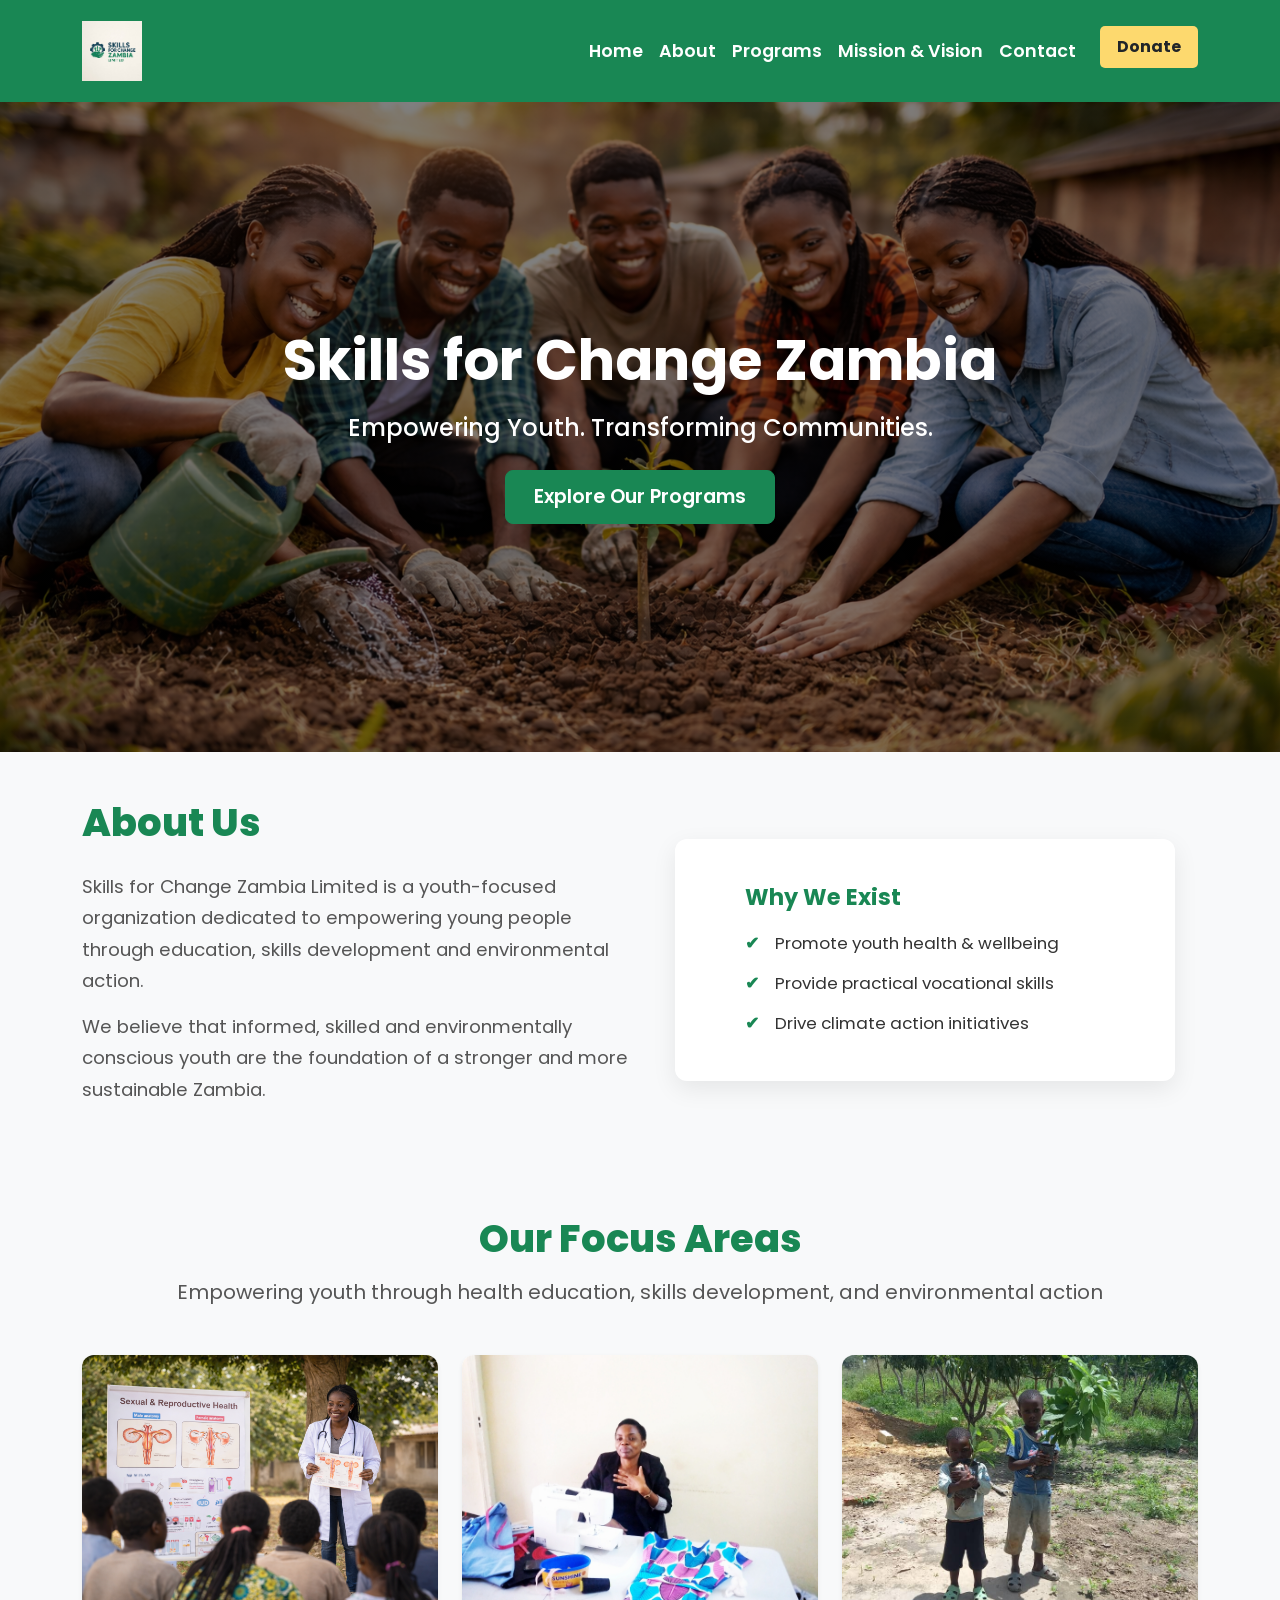
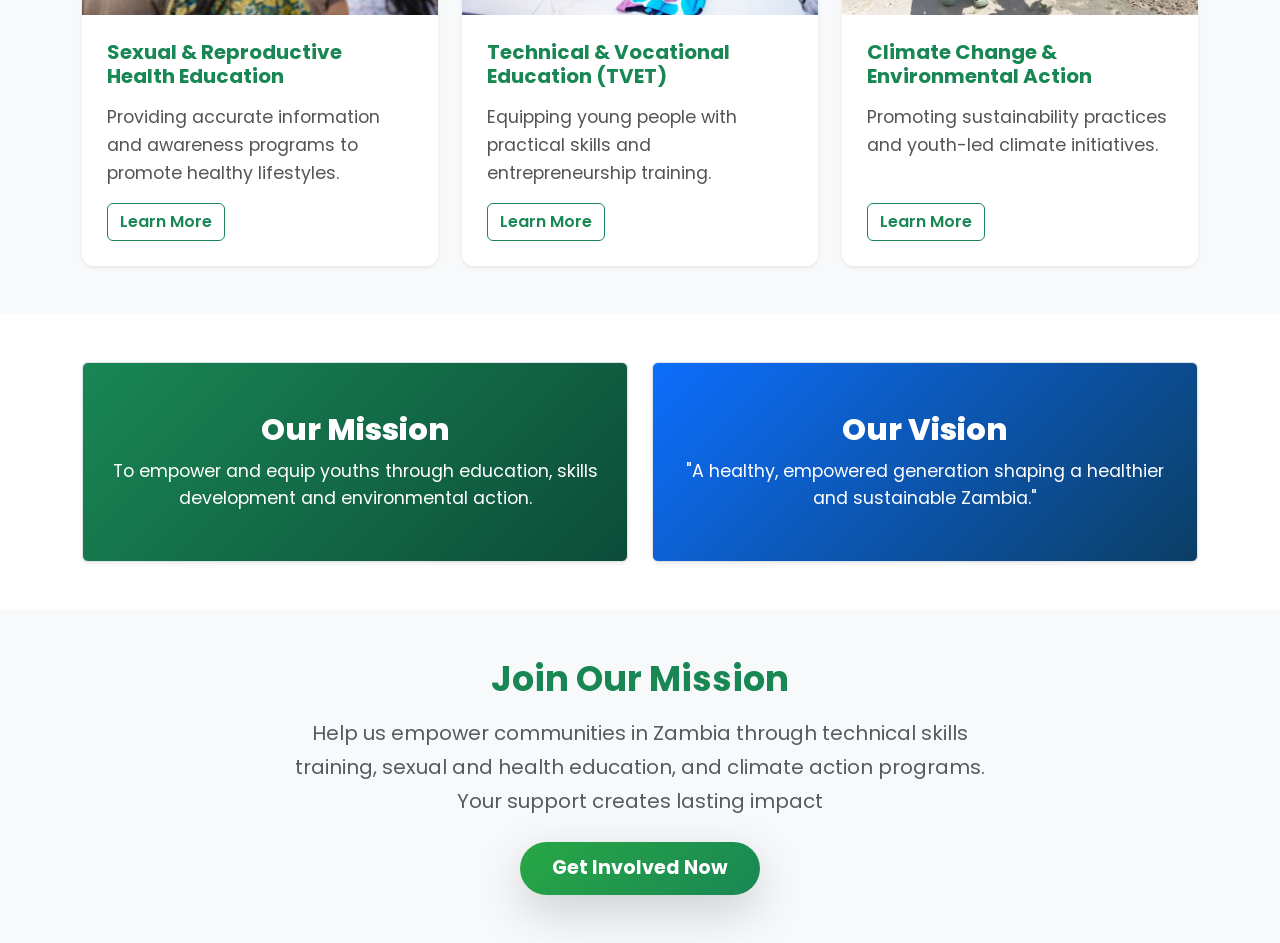
==== index.html @ eb977bdb "Add files via upload" ====
<!doctype html>
<html lang="en">
  <head>
    <meta charset="UTF-8" />
    <title>Skills for Change Zambia Limited</title>
    <meta name="viewport" content="width=device-width, initial-scale=1" />

    <!-- Google Font -->
    <link
      href="https://fonts.googleapis.com/css2?family=Poppins:wght@300;400;600;700&display=swap"
      rel="stylesheet"
    />

    <!-- Bootstrap CSS -->
    <link
      href="https://cdn.jsdelivr.net/npm/bootstrap@5.3.2/dist/css/bootstrap.min.css"
      rel="stylesheet"
    />

    <!-- Font Awesome -->
    <link
      rel="stylesheet"
      href="https://cdnjs.cloudflare.com/ajax/libs/font-awesome/6.4.0/css/all.min.css"
    />

    <!-- Custom CSS -->
    <link rel="stylesheet" href="style.css" />

    <!-- AOS CSS -->
    <link
      href="https://cdn.jsdelivr.net/npm/aos@2.3.4/dist/aos.css"
      rel="stylesheet"
    />
  </head>
  <body>
    <!-- NAVBAR -->
    <nav
      class="navbar navbar-expand-lg navbar-dark bg-success sticky-top"
      data-aos="fade-down"
    >
      <div class="container">
        <a class="navbar-brand" href="index.html">
          <img src="images/logo.jpeg" alt="Logo" class="logo" />
        </a>
        <button
          class="navbar-toggler"
          type="button"
          data-bs-toggle="collapse"
          data-bs-target="#navbarNav"
          aria-controls="navbarNav"
          aria-expanded="false"
          aria-label="Toggle navigation"
        >
          <span class="navbar-toggler-icon"></span>
        </button>
        <div class="collapse navbar-collapse" id="navbarNav">
          <ul class="navbar-nav ms-auto text-center">
            <li class="nav-item">
              <a class="nav-link" href="index.html">Home</a>
            </li>
            <li class="nav-item">
              <a class="nav-link" href="#about">About</a>
            </li>
            <li class="nav-item">
              <a class="nav-link" href="#programs">Programs</a>
            </li>
            <li class="nav-item">
              <a class="nav-link" href="#mission">Mission & Vision</a>
            </li>
            <li class="nav-item">
              <a class="nav-link" href="contact.html">Contact</a>
            </li>
            <li class="nav-item">
              <a class="btn donate-btn ms-lg-3 mt-2 mt-lg-0" href="donate.html"
                >Donate</a
              >
            </li>
          </ul>
        </div>
      </div>
    </nav>

    <!-- HERO -->
    <section class="hero" data-aos="fade-up">
      <div class="container text-center hero-content">
        <h1 class="display-4 fw-bold">Skills for Change Zambia</h1>
        <p class="lead">Empowering Youth. Transforming Communities.<br /></p>
        <a href="#programs" class="btn btn-success btn-lg"
          >Explore Our Programs</a
        >
      </div>
    </section>

    <!-- ABOUT -->
    <section id="about" class="about py-5">
      <div class="container">
        <div class="row align-items-center">
          <div class="col-md-6 mb-4 mb-md-0" data-aos="fade-right">
            <h2>About Us</h2>
            <p>
              Skills for Change Zambia Limited is a youth-focused organization
              dedicated to empowering young people through education, skills
              development and environmental action.
            </p>
            <p>
              We believe that informed, skilled and environmentally conscious
              youth are the foundation of a stronger and more sustainable
              Zambia.
            </p>
          </div>
          <div class="col-md-6" data-aos="fade-left">
            <h4>Why We Exist</h4>
            <ul class="list-unstyled">
              <li>Promote youth health & wellbeing</li>
              <li>Provide practical vocational skills</li>
              <li>Drive climate action initiatives</li>
            </ul>
          </div>
        </div>
      </div>
    </section>

    <!-- PROGRAMS -->
    <section id="programs" class="programs py-5 bg-light">
      <div class="container">
        <div class="text-center mb-5" data-aos="fade-up">
          <h2>Our Focus Areas</h2>
          <p>
            Empowering youth through health education, skills development, and
            environmental action
          </p>
        </div>
        <div class="row g-4">
          <div class="col-md-4" data-aos="fade-up" data-aos-delay="100">
            <div class="card h-100 shadow-sm">
              <img
                src="images/sexEducation.png"
                class="card-img-top"
                alt="Health Education"
              />
              <div class="card-body">
                <h5 class="card-title">
                  Sexual & Reproductive Health Education
                </h5>
                <p class="card-text">
                  Providing accurate information and awareness programs to
                  promote healthy lifestyles.
                </p>
                <a href="health.html" class="btn btn-outline-success"
                  >Learn More</a
                >
              </div>
            </div>
          </div>
          <div class="col-md-4" data-aos="fade-up" data-aos-delay="200">
            <div class="card h-100 shadow-sm">
              <img
                src="images/seamstress.jpeg"
                class="card-img-top"
                alt="TVET"
              />
              <div class="card-body">
                <h5 class="card-title">
                  Technical & Vocational Education (TVET)
                </h5>
                <p class="card-text">
                  Equipping young people with practical skills and
                  entrepreneurship training.
                </p>
                <a href="tvet.html" class="btn btn-outline-success"
                  >Learn More</a
                >
              </div>
            </div>
          </div>
          <div class="col-md-4" data-aos="fade-up" data-aos-delay="300">
            <div class="card h-100 shadow-sm">
              <img
                src="images/plant1.jpeg"
                class="card-img-top"
                alt="Climate Action"
              />
              <div class="card-body">
                <h5 class="card-title">
                  Climate Change & Environmental Action
                </h5>
                <p class="card-text">
                  Promoting sustainability practices and youth-led climate
                  initiatives.
                </p>
                <a href="climate.html" class="btn btn-outline-success"
                  >Learn More</a
                >
              </div>
            </div>
          </div>
        </div>
      </div>
    </section>

    <!-- MISSION & VISION -->
    <section id="mission" class="mission py-5">
      <div class="container">
        <div class="row text-center text-md-start g-4">
          <div class="col-md-6" data-aos="fade-right">
            <div class="p-3 border rounded shadow-sm h-100">
              <h3>Our Mission</h3>
              <p>
                To empower and equip youths through education, skills
                development and environmental action.
              </p>
            </div>
          </div>
          <div class="col-md-6" data-aos="fade-left">
            <div class="p-3 border rounded shadow-sm h-100">
              <h3>Our Vision</h3>
              <p>
                "A healthy, empowered generation shaping a healthier and
                sustainable Zambia."
              </p>
            </div>
          </div>
        </div>
      </div>
    </section>

    <!-- GET INVOLVED -->
    <section id="get-involved" class="get-involved py-5 bg-light">
      <div class="container text-center" data-aos="fade-up">
        <h2 class="fw-bold text-success mb-3">Join Our Mission</h2>
        <p class="text-muted fs-5 mb-4">
          Help us empower communities in Zambia through technical skills
          training, sexual and health education, and climate action programs.
          Your support creates lasting impact
        </p>
        <a
          href="contact.html"
          class="btn btn-lg btn-success btn-gradient shadow-lg"
        >
          Get Involved Now
        </a>
      </div>
    </section>

    <!-- Bootstrap JS -->
    <script src="https://cdn.jsdelivr.net/npm/bootstrap@5.3.2/dist/js/bootstrap.bundle.min.js"></script>

    <!-- AOS JS -->
    <script src="https://cdn.jsdelivr.net/npm/aos@2.3.4/dist/aos.js"></script>

    <!-- Your separate JS file -->
    <script src="script.js"></script>
  </body>
</html>
---- style.css ----
/* ------------------------
   GENERAL STYLES
------------------------ */
body {
    font-family: 'Poppins', sans-serif;
    margin: 0;
    padding: 0;
}

a {
    text-decoration: none;
}
/* ------------------------
   NAVBAR LOGO & BRAND
------------------------ */
.navbar-brand img.logo {
    width: 60px;
    height: auto;
}

.navbar-brand {
    text-transform: uppercase;
    font-size: 1.5rem;
    font-weight: 700;
    color: #ffffff !important;
    display: flex;
    align-items: center;
    gap: 15px;
    flex-wrap: nowrap; /* keep logo and text on same line */
}

.navbar-brand span.navbar-text {
    white-space: normal; /* allow text to wrap naturally */
    line-height: 1.2;
}

/* ------------------------
   NAVBAR LINKS
------------------------ */
.navbar-nav .nav-link {
    font-size: 1.1rem;
    font-weight: 600;
    color: #ffffff !important;
    padding: 0.75rem 1rem;
    transition: color 0.3s ease;
}

.navbar-nav .nav-link:hover {
    color: #d8d6d6 !important;
}

/* Donate Button */
.donate-btn {
    background-color: #fdd96e;
    color: #212529;
    font-weight: 700;
    border-radius: 5px;
    padding: 0.5rem 1rem;
    transition: background 0.3s ease;
}

.donate-btn:hover {
    background-color: #ffc107;
    color: #fff;
}

.navbar {
    padding: 1rem 0;
}

/* ------------------------
   RESPONSIVE BRAND TEXT
------------------------ */
@media (max-width: 991.98px) { /* tablets & below */
    .navbar-brand {
        font-size: 1.3rem;
    }

    .navbar-brand img.logo {
        width: 65px;
    }
}

@media (max-width: 575.98px) { /* small phones */
    .navbar-brand {
        font-size: 1.1rem;
        gap: 10px;
    }

    .navbar-brand img.logo {
        width: 50px;
    }
}
/* ------------------------
   HERO SECTION
------------------------ */
/* HERO SECTION */
.hero {
    min-height: 650px;
    display: flex;
    align-items: center;
    justify-content: center;
    text-align: center;
    background: linear-gradient(rgba(0,0,0,0.5), rgba(0,0,0,0.5)),
                url("images/background.png") center / cover no-repeat;
    color: white;
    padding: 50px 15px;
}

/* Main Hero Title */
.hero h1 {
    font-size: 3.5rem; /* bigger than display-4 */
    font-weight: 800;  /* extra bold for elegance */
    line-height: 1.1;
    margin-bottom: 20px;
    font-family: 'Poppins', sans-serif;
}

/* Subtitle / paragraph */
.hero p.lead {
    font-size: 1.5rem;
    font-weight: 500;
    margin-top: 15px;
    margin-bottom: 25px;
    line-height: 1.4;
    font-family: 'Poppins', sans-serif;
}

/* Hero button */
.hero .btn {
    font-size: 1.2rem;
    font-weight: 600;
    padding: 0.75rem 1.75rem;
    border-radius: 8px;
}

/* ------------------------
   RESPONSIVE HERO
------------------------ */
@media (max-width: 991.98px) { /* tablets & smaller */
    .hero h1 {
        font-size: 2.8rem;
    }
    .hero p.lead {
        font-size: 1.3rem;
    }
    .hero .btn {
        font-size: 1.1rem;
        padding: 0.65rem 1.5rem;
    }
}

@media (max-width: 575.98px) { /* phones */
    .hero h1 {
        font-size: 2.2rem;
    }
    .hero p.lead {
        font-size: 1.1rem;
    }
    .hero .btn {
        font-size: 1rem;
        padding: 0.5rem 1.2rem;
    }
}
/* ------------------------
   RESPONSIVE HERO
------------------------ */
@media (max-width: 991.98px) { /* tablets & smaller */
    .hero h1 {
        font-size: 2.2rem;
    }
    .hero p {
        font-size: 1.1rem;
    }
    .hero .btn {
        font-size: 1rem;
        padding: 0.6rem 1.2rem;
    }
}

@media (max-width: 575.98px) { /* phones */
    .hero h1 {
        font-size: 1.8rem;
    }
    .hero p {
        font-size: 1rem;
    }
    .hero .btn {
        font-size: 0.95rem;
        padding: 0.5rem 1rem;
    }
}

/* ------------------------
   ABOUT SECTION
------------------------ */
.about {
    background: #f8f9fa;
    padding: 80px 15px;
}

.about h2 {
    font-weight: 800; /* bolder for impact */
    font-size: 2.4rem;
    color: #198754;
    margin-bottom: 25px;
    line-height: 1.2;
}

.about p {
    font-size: 1.15rem;
    line-height: 1.7;
    color: #555;
    margin-bottom: 15px;
}

/* About Highlight / Why We Exist Card */
.about h4 {
    font-weight: 700;
    font-size: 1.4rem;
    color: #198754;
    margin-bottom: 20px;
}

.about ul {
    list-style: none;
    padding-left: 0;
    margin: 0;
}

.about ul li {
    position: relative;
    padding-left: 30px;
    margin-bottom: 15px;
    font-size: 1.05rem;
    line-height: 1.5;
    color: #333;
}

/* Add green checkmarks */
.about ul li::before {
    content: "✔";
    color: #198754;
    font-weight: bold;
    position: absolute;
    left: 0;
    top: 0;
}

/* Remove bottom margin for last item */
.about ul li:last-child {
    margin-bottom: 0;
}

/* Card styling for right column */
.about .col-md-6:last-child {
    background: #ffffff;
    padding: 45px 70px;
    border-radius: 12px;
    box-shadow: 0 8px 25px rgba(0,0,0,0.08);
    max-width: 500px;
    margin: 0 auto;
}

/* Responsive Adjustments */
@media (max-width: 991.98px) {
    .about h2 {
        font-size: 2rem;
        text-align: center;
    }
    .about p {
        font-size: 1.1rem;
        text-align: center;
    }
    .about h4 {
        font-size: 1.3rem;
        text-align: center;
    }
    .about ul li {
        font-size: 1rem;
        padding-left: 25px;
    }
}

@media (max-width: 575.98px) {
    .about h2 {
        font-size: 1.7rem;
    }
    .about p {
        font-size: 1rem;
    }
    .about h4 {
        font-size: 1.25rem;
    }
    .about ul li {
        font-size: 0.95rem;
        padding-left: 22px;
    }
}

/* ------------------------
   PROGRAMS SECTION
------------------------ */
.programs {
    padding: 80px 15px;
    background: #f8f9fa;
}

.programs .text-center h2 {
    font-weight: 800;
    font-size: 2.4rem;
    color: #198754;
    margin-bottom: 15px;
    line-height: 1.2;
}

.programs .text-center p {
    font-size: 1.25rem;
    color: #555;
    margin-bottom: 40px;
}

/* Cards */
.programs .card {
    border: none;
    border-radius: 12px;
    overflow: hidden;
    box-shadow: 0 6px 25px rgba(0,0,0,0.12);
    transition: transform 0.3s ease, box-shadow 0.3s ease;
    display: flex;
    flex-direction: column;
    justify-content: space-between;
}

.programs .card:hover {
    transform: translateY(-8px);
    box-shadow: 0 12px 30px rgba(0,0,0,0.18);
}

.programs .card-img-top {
    height: 260px; /* bigger images */
    object-fit: cover;
    width: 100%;
}

.programs .card-body {
    display: flex;
    flex-direction: column;
    flex-grow: 1;
    padding: 25px;
}

.programs .card-title {
    font-weight: 700;
    font-size: 1.25rem;
    color: #198754;
    margin-bottom: 15px;
}

.programs .card-text {
    font-size: 1.1rem;
    color: #555;
    line-height: 1.6;
    margin-bottom: auto;
}

/* Card buttons */
.programs .btn-outline-success {
    margin-top: 15px;
    font-weight: 600;
    align-self: flex-start;
}

/* Responsive adjustments */
@media (max-width: 991.98px) {
    .programs .card-img-top {
        height: 220px;
    }
    .programs .card-title {
        font-size: 1.2rem;
    }
    .programs .card-text {
        font-size: 1.05rem;
    }
}

@media (max-width: 575.98px) {
    .programs .card-img-top {
        height: 200px;
    }
    .programs .card-title {
        font-size: 1.1rem;
    }
    .programs .card-text {
        font-size: 1rem;
    }
}

/* ------------------------
   MISSION & VISION
------------------------ */
.mission {
    padding: 80px 15px;
}

.mission .row > .col-md-6 > .p-3 {
    padding: 25px; /* reduced padding to make box shorter */
    border-radius: 12px;
    box-shadow: 0 10px 25px rgba(0,0,0,0.15);
    color: white;
    transition: transform 0.3s ease;
    min-height: 200px; /* reduce box height */

    /* Center content */
    display: flex;
    flex-direction: column;
    justify-content: center; /* vertical center */
    align-items: center;     /* horizontal center */
    text-align: center;      /* center text */
}

/* Mission box gradient */
.mission .row > .col-md-6:first-child > .p-3 {
    background: linear-gradient(135deg, #198754, #0c4c39);
}

/* Vision box gradient */
.mission .row > .col-md-6:last-child > .p-3 {
    background: linear-gradient(135deg, #0d6efd, #0b3e64);
}

/* Headings inside boxes */
.mission h3 {
    font-weight: 800;         /* make it bolder */
    font-size: 1.9rem;        /* bigger font */
    margin-bottom: 10px;      /* reduce space below title */
}

/* Paragraphs inside boxes */
.mission p {
    font-size: 1.1rem;
    line-height: 1.5;         /* slightly tighter */
    margin: 0;                /* remove extra margin */
}

/* Hover effect */
.mission .row > .col-md-6 > .p-3:hover {
    transform: translateY(-6px);
}

/* Responsive adjustments */
@media (max-width: 991.98px) {
    .mission h3 {
        font-size: 1.7rem;
    }
    .mission p {
        font-size: 1rem;
    }
}

@media (max-width: 575.98px) {
    .mission h3 {
        font-size: 1.5rem;
    }
    .mission p {
        font-size: 0.95rem;
    }
}
/* ------------------------
   GET INVOLVED SECTION
------------------------ */
.get-involved {
    padding: 80px 15px;
    background-color: #f8f9fa; /* light background */
}

.get-involved h2 {
    font-size: 2.5rem; /* big and bold */
    font-weight: 800;
    color: #198754; /* same green as other sections */
    margin-bottom: 20px;
}

.get-involved p {
    font-size: 1.2rem; /* slightly bigger text */
    line-height: 1.7;
    color: #555; /* muted text */
    max-width: 700px; /* limit width for readability */
    margin: 0 auto 30px; /* center paragraph */
}

.get-involved .btn {
    font-size: 1.2rem;
    font-weight: 700;
    padding: 0.75rem 2rem;
    border-radius: 8px;
    transition: all 0.3s ease;
    box-shadow: 0 8px 20px rgba(0,0,0,0.2);
}

/* Optional gradient for button */
.btn-gradient {
    background: linear-gradient(135deg, #198754, #0c4c39);
    border: none;
    color: white;
}

.btn-gradient:hover {
    background: linear-gradient(135deg, #0c4c39, #198754);
    transform: translateY(-3px);
    box-shadow: 0 12px 25px rgba(0,0,0,0.25);
}

/* Responsive adjustments */
@media (max-width: 991.98px) {
    .get-involved h2 {
        font-size: 2rem;
    }
    .get-involved p {
        font-size: 1.1rem;
    }
    .get-involved .btn {
        font-size: 1.1rem;
        padding: 0.7rem 1.8rem;
    }
}

@media (max-width: 575.98px) {
    .get-involved h2 {
        font-size: 1.7rem;
    }
    .get-involved p {
        font-size: 1rem;
    }
    .get-involved .btn {
        font-size: 1rem;
        padding: 0.6rem 1.5rem;
    }
}


/* ===== TREE ACTIVITIES SECTION ===== */
.tree-activities {
    background:#f8f9fa; 
    padding: 60px 0;
}

/* Section Title */
.tree-activities h2 {
    font-weight: 700;
    text-align: center;
    margin-bottom: 20px;
}

    

/* Cards */
.planting-card {
    border: none;
    border-radius: 12px;
    box-shadow: 0 10px 25px rgba(0,0,0,0.12);
    transition: transform 0.3s, box-shadow 0.3s;
    overflow: hidden;
}

.planting-card:hover {
    transform: translateY(-6px);
    box-shadow: 0 15px 35px rgba(0,0,0,0.18);
}

/* Carousel Images */
.planting-card img {
    height: 250px;
    object-fit: cover;
    border-top-left-radius: 12px;
    border-top-right-radius: 12px;
}

/* Card Body */
.card-body h5 {
    color: #198754;
    font-weight: 600;
    margin-bottom: 10px;
}

.card-body p {
    font-size: 1rem;
    color: #555;
}

/* Optional: Carousel Controls Colors */
.carousel-control-prev-icon,
.carousel-control-next-icon {
    background-color: rgba(0,0,0,0.5);
    border-radius: 50%;
}

/* ------------------------*/
/* CONTACT PAGE */
/*------------------------*/

.contact-section{
padding:80px 10%;
background:#ffffff;
}

/* SECTION TITLE (same style as other pages) */

.section-title{
text-align:center;
margin-bottom:60px;
}

.section-title h1{
color:#1f8a5b;
font-size:42px;
margin-bottom:10px;
font-weight:700;
}


.contact-intro{
max-width:800px;
margin:auto;
font-size:18px;
color:#555;
line-height:1.7;
}

/* CONTACT LAYOUT */

.contact-container{
display:flex;
gap:60px;
justify-content:center;
align-items:flex-start;
flex-wrap:wrap;
}

/* CONTACT INFO */

.contact-info{
flex:1;
min-width:300px;
}

.contact-info h2{
color:#1f8a5b;
margin-bottom:20px;
font: size 30px;
font-weight:700;
}

.contact-info p{
margin-bottom:18px;
line-height:1.6;
color:#444;
font-size:16px;
}

/* CLICKABLE EMAIL */

.contact-info a{
color:#609af0;
font-weight:600;
text-decoration:none;
}

.contact-info a:hover{
text-decoration:underline;
}

/* CONTACT FORM */

.contact-form{
flex:1;
min-width:300px;
}

.contact-form h2{
color:#1f8a5b;
margin-bottom:20px;
font-size:30px;
font-weight:700;
}

.contact-form form{
display:flex;
flex-direction:column;
gap:15px;
}

/* INPUT FIELDS */

.contact-form input,
.contact-form textarea{
padding:12px;
border:1px solid #ccc;
border-radius:6px;
font-size:15px;
transition:0.3s;
outline:none;
}

.contact-form input:focus,
.contact-form textarea:focus{
border-color:#1f8a5b;
box-shadow:0 0 5px rgba(31,138,91,0.2);
}

/* BUTTON */

.contact-form button{
background:#1f8a5b;
color:white;
border:none;
padding:12px;
font-size:16px;
border-radius:6px;
cursor:pointer;
transition:0.3s;
}

.contact-form button:hover{
background:#166a45;
transform:translateY(-2px);
}


/* SUPPORT SECTION */
.support {
  text-align: center;
  margin: 60px 0;
  
}

.support h2 {
  color: #166a45;
  font-weight: 700;
  padding: 10px;
}

.support p {
  color: #555;
  font-size: 1.3em;
}

/* DONATION CONTAINER */
.donation-container {
  max-width: 1000px;
  margin: auto;
  padding: 40px;
  background: #fff;
  border-radius: 20px;
  box-shadow: 0 10px 25px rgba(0,0,0,0.1);
}

/* NOTE */
.note {
  text-align: center;
  color: red;
  font-weight: 600;
}

/* METHODS GRID */
.methods {
  display: grid;
  grid-template-columns: repeat(auto-fit, minmax(250px,1fr));
  gap: 20px;
  margin-top: 30px;
}

/* METHOD CARD */
.method {
  height: 200px;
  border-radius: 20px;
  display: flex;
  flex-direction: column;
  justify-content: center;
  align-items: center;
  cursor: pointer;
  transition: 0.3s ease;
  gap: 10px;
}

/* ICON */
.method i {
  font-size: 42px;
  margin-bottom: 10px;
  transition: 0.3s ease;
}

/* TITLE */
.method h5 {
  font-weight: 700;
  margin: 0;
}

/* SMALL TEXT */
.method small {
  opacity: 0.8;
}

/* ================= BANK ================= */
.bank {
  background: #d0f0fd;
  color: #0077b6;
}

.method.bank.active {
  background: #0077b6;
  color: #fff;
}

.method.bank.active i {
  color: #fff;
}

/* ================= AIRTEL ================= */
.airtel {
  background: #e60000; /* real Airtel red */
  color: #fff;
}

.airtel i {
  color: #fff !important;
}

.method.airtel.active {
  background: #ffe6e6;
  color: #e60000;
}

.method.airtel.active i {
  color: #e60000 !important;
}

/* ================= MTN ================= */
.mtn {
  background: #000;
  color: #ffcc00; /* MTN yellow */
}

.mtn i {
  color: #ffcc00 !important;
}

.method.mtn.active {
  background: #ffcc00;
  color: #000;
}

.method.mtn.active i {
  color: #000 !important;
}

/* ================= DETAILS ================= */
#details {
  margin-top: 40px;
  width: 100%;
}

/* DETAILS BOX */
.details-box {
  width: 100%;
  padding: 30px;
  border-radius: 20px;
  background: #f9f9f9;
  box-shadow: 0 8px 20px rgba(0,0,0,0.08);
  animation: fade 0.3s ease;
}

/* DETAILS TITLE */
.details-box h4 {
  font-weight: 700;
  margin-bottom: 15px;
}

/* TEXT */
.details-box p {
  margin: 8px 0;
  font-size: 16px;
}

/* TABLE (BANK DETAILS) */
.details-box table {
  margin-top: 15px;
  font-size: 15px;
}

/* ================= OPTIONAL COLORS FOR DETAILS ================= */
.details-box.bank-details {
  border-left: 6px solid #0077b6;
}

.details-box.airtel-details {
  border-left: 6px solid #e60000;
}

.details-box.mtn-details {
  border-left: 6px solid #ffcc00;
}

/* ================= HOVER EFFECT ================= */
.method:hover {
  transform: translateY(-5px);
  box-shadow: 0 10px 20px rgba(0,0,0,0.1);
}

.select {
  text-align: center;
  margin: 30px 0 10px;
  padding: 25px;
  border-radius: 15px;

  /* subtle modern background */
  background: linear-gradient(135deg, #f7f6f6, #e4e7eb);

  /* soft shadow */
  box-shadow: 0 5px 15px rgba(0,0,0,0.05);
}

/* TITLE */
.select h3 {
  font-weight: 700;
  margin: 0;
  color: #053b1a;
  position: relative;
  display: inline-block;
}

.select {
  transition: 0.3s;
}

.select:hover {
  transform: translateY(-2px);
}

/* Payment Details design */
.sub {
  font-size: 14px;
  color: #777;
  margin-bottom: 20px;
}

/* INFO ROW */
.info-row {
  display: flex;
  justify-content: space-between;
  align-items: center;
  padding: 14px 16px;
  margin-bottom: 10px;
  background: #fff;
  border-radius: 12px;
  box-shadow: 0 2px 8px rgba(0,0,0,0.05);
}

/* LABEL */
.info-row span {
  font-weight: 500;
  color: #555;
}

/* VALUE */
.info-row strong {
  font-weight: 600;
  color: #111;
}

/* HIGHLIGHT ROW */
.info-row.highlight {
  border: 2px solid #ddd;
  background: #f9f9f9;
}

/* BANK STYLE */
.bank-details {
  border-left: 6px solid #0077b6;
}

/* AIRTEL STYLE */
.airtel-details {
  border-left: 6px solid #e60000;
}

.airtel-highlight {
  border-color: #e60000;
}

/* MTN STYLE */
.mtn-details {
  border-left: 6px solid #ffcc00;
}

.mtn-highlight {
  border-color: #ffcc00;
}

/* ICON INSIDE TITLE */
.details-box h4 i {
  margin-right: 8px;
}

/* SMALL ANIMATION */
.details-box {
  animation: fade 0.3s ease;
}

/* ================= ANIMATION ================= */
@keyframes fade {
  from {
    opacity: 0;
    transform: translateY(10px);
  }
  to {
    opacity: 1;
    transform: translateY(0);
  }
}
/* ------------------------ 
   FOOTER
------------------------ */
.footer {
    background: #1a1a1a; /* dark background */
    color: #f8f9fa;       /* off-white text */
    padding: 20px 15px;   /* compact spacing */
    text-align: center;
    font-family: 'Poppins', sans-serif;
}

.footer h5 {
    font-weight: 600;
    font-size: 1.1rem;
    margin-bottom: 10px;
    color: #fdd96e; /* gold accent for "Follow Us" */
}

.footer .social-links {
    margin-bottom: 10px;
}

.footer .social-links a {
    color: #f8f9fa;
    font-size: 1.2rem;
    margin: 0 8px;
    transition: color 0.3s ease;
}

.footer .social-links a:hover {
    color: #fdd96e; /* gold hover */
}

.footer p {
    font-size: 0.85rem;
    margin: 3px 0;
    line-height: 1.4;
}

/* Highlighted name */
.footer .highlighted-name {
    color: #fdd96e;   /* gold highlight */
    font-weight: 700; /* bold */
    text-decoration: none;
    transition: color 0.3s ease;
}

.footer .highlighted-name:hover {
    color: #ffc107;   /* slightly darker gold on hover */
}

/* ========================
   SKILLS / TVET SECTION
======================== */
.skills {
    background: #f8f9fa;
    padding: 70px 20px;
}

/* Section Title */
.skills h2 {
    font-weight: 700;
    position: relative;
    margin-bottom: 15px;
}

.skills .text-muted {
    max-width: 700px;
    margin: 0 auto;
}

/* Featured Skill Row */
.skills .row.align-items-center {
    margin-bottom: 50px;
}

.skills h3 {
    color: #198754;
    font-weight: 600;
    margin-bottom: 15px;
}

.skills p {
    line-height: 1.6;
    color: #555;
}

/* Custom List Style */
.list-check {
    list-style: none;
    padding-left: 0;
    margin-top: 15px;
}

.list-check li {
    position: relative;
    padding-left: 28px;
    margin-bottom: 10px;
    color: #444;
}

.list-check li::before {
    content: "✔";
    position: absolute;
    left: 0;
    color: #198754;
    font-weight: bold;
}

/* Featured Image */
.skills .row img {
    border-radius: 10px;
    box-shadow: 0 8px 20px rgba(0,0,0,0.12);
    transition: transform 0.3s ease, box-shadow 0.3s ease;
}

.skills .row img:hover {
    transform: scale(1.02);
    box-shadow: 0 12px 28px rgba(0,0,0,0.18);
}

/* ========================
   GALLERY CARDS
======================== */
.skill-card {
    border: none;
    border-radius: 12px;
    overflow: hidden;
    box-shadow: 0 8px 20px rgba(0,0,0,0.1);
    transition: transform 0.3s ease, box-shadow 0.3s ease;
    position: relative;
}

.skill-card:hover {
    transform: translateY(-5px);
    box-shadow: 0 12px 30px rgba(0,0,0,0.15);
}

.gallery-img {
    width: 100%;
    height: 450px;
    object-fit: cover;
    display: block;
    transition: transform 0.3s ease;
}

.gallery-img.portrait-img {
    height: 450px; /* slightly taller for portrait */
}

/* Overlay effect (optional for hover) */
.overlay {
    position: absolute;
    top: 0;
    left: 0;
    width: 100%;
    height: 100%;
    background: rgba(25,135,84,0.25);
    opacity: 0;
    transition: opacity 0.3s ease;
}

.skill-card:hover .overlay {
    opacity: 1;
}

/* Adjust gallery spacing on large screens */
@media (min-width: 992px) {
    .col-lg-5 {
        flex: 0 0 48%;
        max-width: 48%;
    }
}

/* ========================
   SHELTER SECTION
======================== */
.shelter-section {
    padding: 70px 20px;
    text-align: center;
    background: #ffffff;
}

.shelter-section h2 {
    font-weight: 700;
    color: #198754;
    margin-bottom: 20px;
}

.shelter-section p {
    max-width: 750px;
    margin: 0 auto 30px;
    color: #555;
    line-height: 1.7;
}

/* Shelter images */
.shelter-images {
    display: flex;
    justify-content: center;
    gap: 25px;
    flex-wrap: wrap;
    margin-bottom: 25px;
}

.shelter-images img {
    width: 600px;
    max-width: 90%;
    border-radius: 10px;
    box-shadow: 0 6px 18px rgba(0,0,0,0.12);
    transition: transform 0.3s ease;
}

.shelter-images img:hover {
    transform: scale(1.03);
}


/* ========================
   MOBILE IMPROVEMENTS
======================== */
@media (max-width: 768px) {

    .skills h2 {
        font-size: 1.6rem;
    }

    .skills h3 {
        margin-top: 15px;
    }

    .skill-card img {
        height: 220px;
    }

    .shelter-images img {
        width: 100%;
    }
}

/* ========================
   SEXUAL & REPRODUCTIVE HEALTH
======================== */
.srh-main {
    background: #f8f9fa;
    padding-top: 80px;
    padding-bottom: 80px;
}

/* Section Title */
.srh-main h2 {
    font-weight: 700;
    position: relative;
}

/* Subtitle */
.srh-main .text-muted {
    max-width: 700px;
    margin: 0 auto;
}

/* Content Rows */
.srh-main h4 {
    color: #198754;
    font-weight: 600;
    margin-bottom: 15px;
}

.srh-main p {
    line-height: 1.7;
    color: #555;
    margin-bottom: 15px;
}

/* List with checkmarks */
.list-check {
    list-style: none;
    padding-left: 0;
    margin-top: 15px;
}

.list-check li {
    position: relative;
    padding-left: 28px;
    margin-bottom: 10px;
    color: #444;
}

.list-check li::before {
    content: "✔";
    position: absolute;
    left: 0;
    color: #198754;
    font-weight: bold;
}

/* Images */
.srh-main img {
    border-radius: 10px;
    box-shadow: 0 8px 20px rgba(0,0,0,0.12);
    transition: all 0.3s ease;
}

.srh-main img:hover {
    transform: scale(1.02);
    box-shadow: 0 12px 28px rgba(0,0,0,0.18);
}

/* ========================
   GET INVOLVED SECTION
======================== */
#get-involved-srh,
.get-involved {
    padding: 80px 20px;
    background: #ffffff;
    text-align: center;
}

#get-involved-srh.bg-light {
    background: #f8f9fa;
}

#get-involved-srh h2,
.get-involved h2 {
    font-size: 2.2rem;
    font-weight: 700;
    color: #198754;
    margin-bottom: 20px;
}

#get-involved-srh p,
.get-involved p {
    font-size: 1.1rem;
    line-height: 1.7;
    color: #555;
    max-width: 700px;
    margin: 0 auto 30px auto;
}

/* Get Involved Button (reuse gradient button) */
#get-involved-srh .btn,
.get-involved .btn {
    font-size: 1.2rem;
    font-weight: 700;
    padding: 0.75rem 2rem;
    border-radius: 50px;
    transition: all 0.3s ease;
    box-shadow: 0 8px 20px rgba(0,0,0,0.25);
    background: linear-gradient(135deg, #28a745, #198754);
    color: #fff;
    border: none;
}

#get-involved-srh .btn:hover,
.get-involved .btn:hover {
    transform: translateY(-3px);
    box-shadow: 0 12px 25px rgba(0,0,0,0.3);
    color: #fff;
    text-decoration: none;
}

/* ========================
   RESPONSIVE
======================== */
@media (max-width: 768px) {
    .srh-main img {
        margin-bottom: 20px;
    }
}
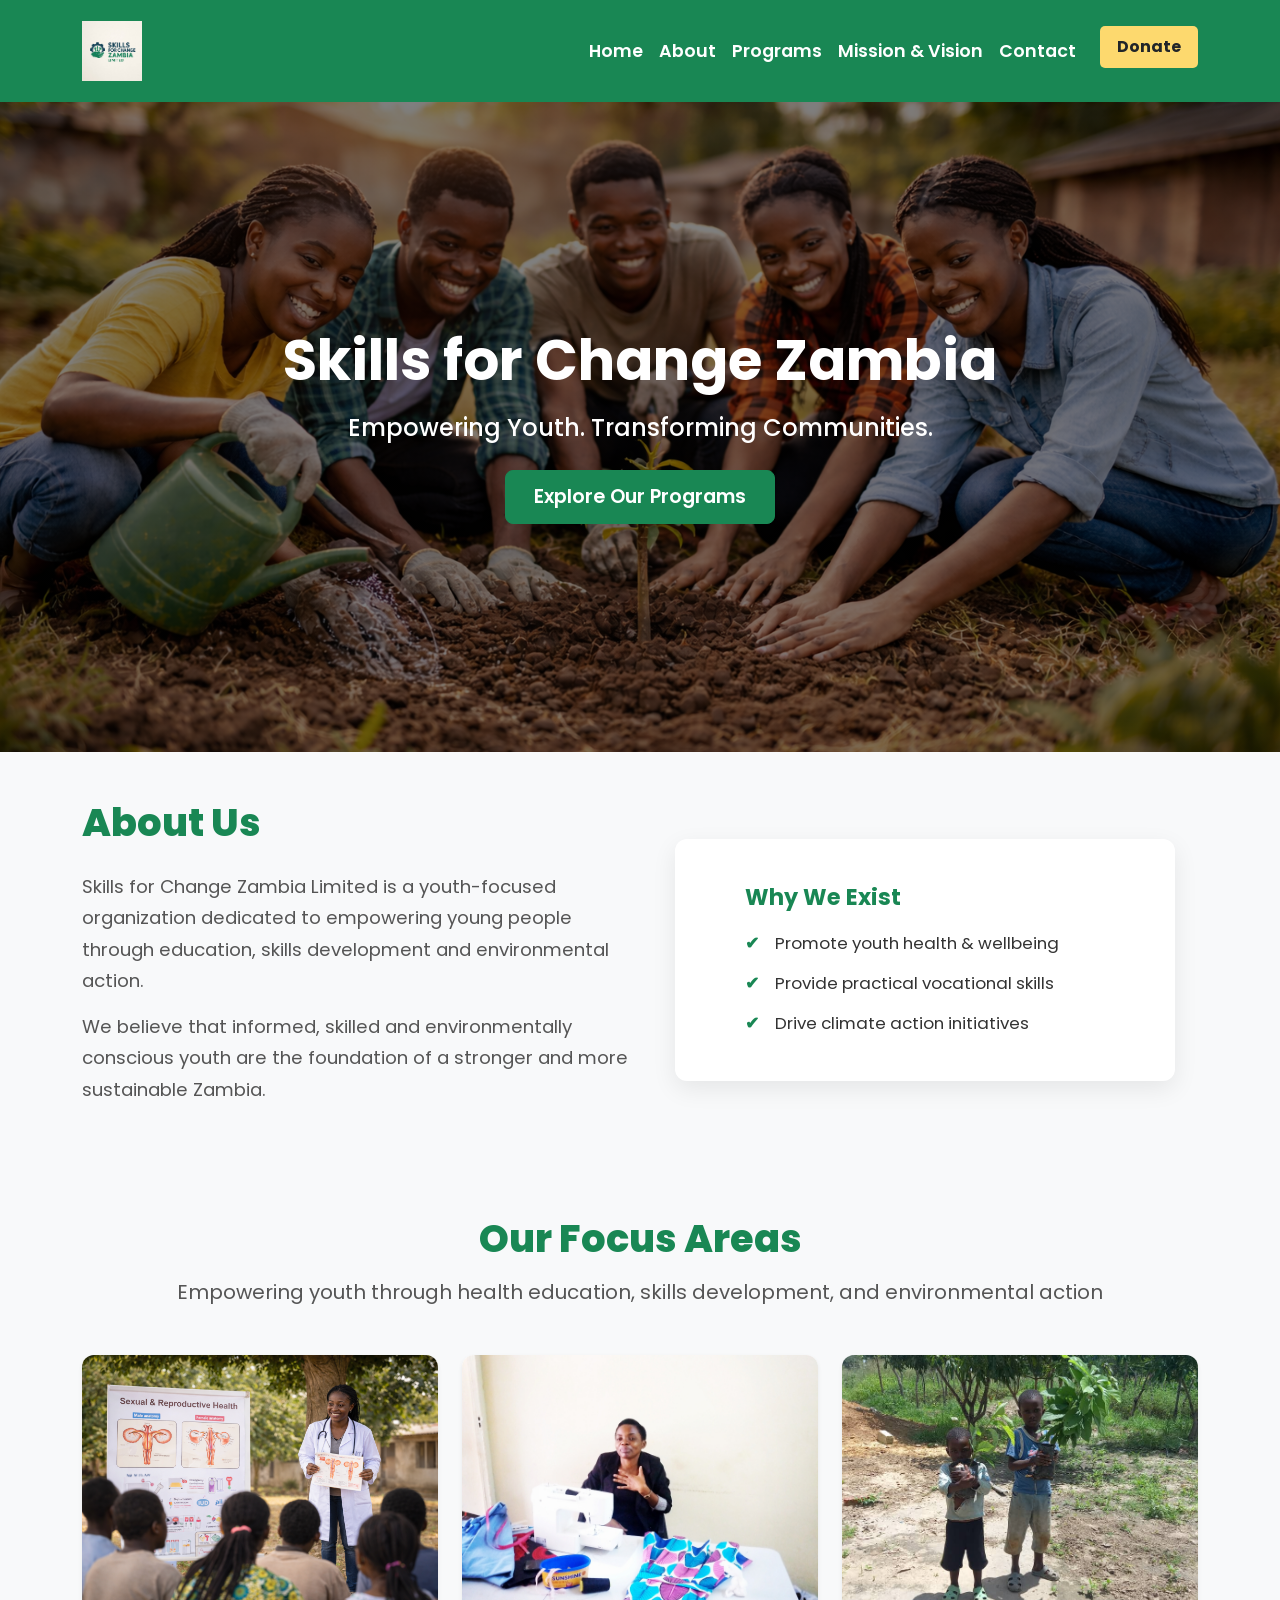
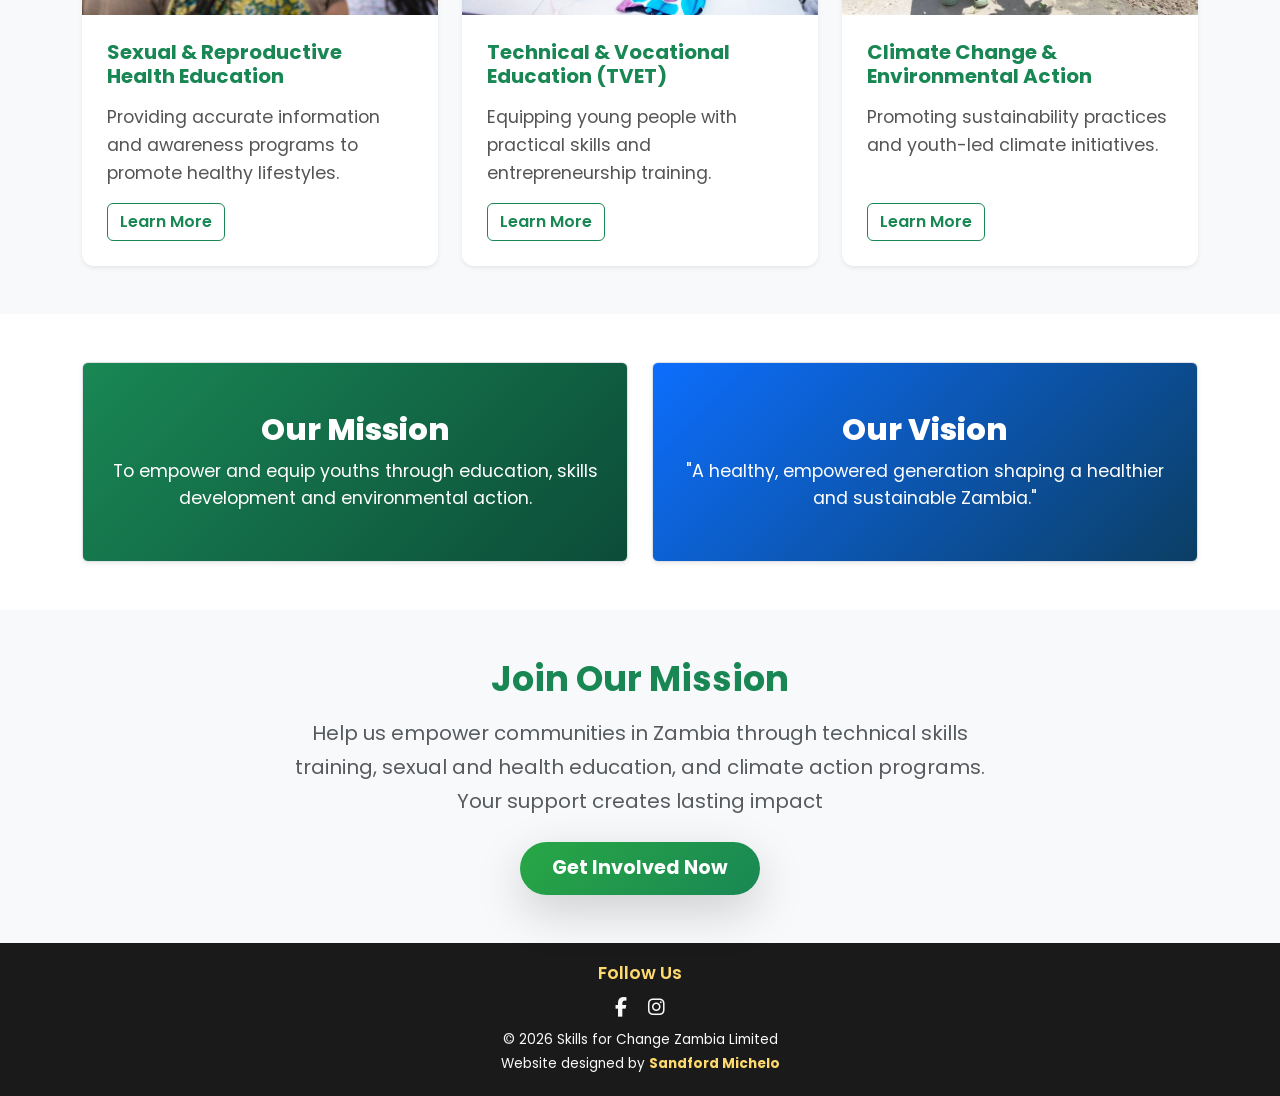
==== commit 6f08e03a: "Update index.html" ====
--- a/index.html
+++ b/index.html
@@ -223,7 +223,6 @@
         </div>
       </div>
     </section>
-
     <!-- GET INVOLVED -->
     <section id="get-involved" class="get-involved py-5 bg-light">
       <div class="container text-center" data-aos="fade-up">
@@ -242,6 +241,38 @@
       </div>
     </section>
 
+    <!-- FOOTER -->
+    <footer class="footer text-center">
+      <div class="container">
+        <h5>Follow Us</h5>
+        <div class="social-links mb-2">
+          <a
+            href="https://web.facebook.com/profile.php?id=61575420817052"
+            target="_blank"
+          >
+            <i class="fab fa-facebook-f"></i>
+          </a>
+          <a
+            href="https://www.instagram.com/skills4changezambia/"
+            target="_blank"
+          >
+            <i class="fab fa-instagram"></i>
+          </a>
+        </div>
+        <p class="mb-1">© 2026 Skills for Change Zambia Limited</p>
+        <p>
+          Website designed by
+          <a
+            href="https://sanfordmichelo.github.io/"
+            target="_blank"
+            class="highlighted-name"
+          >
+            Sandford Michelo
+          </a>
+        </p>
+      </div>
+    </footer>
+
     <!-- Bootstrap JS -->
     <script src="https://cdn.jsdelivr.net/npm/bootstrap@5.3.2/dist/js/bootstrap.bundle.min.js"></script>
 
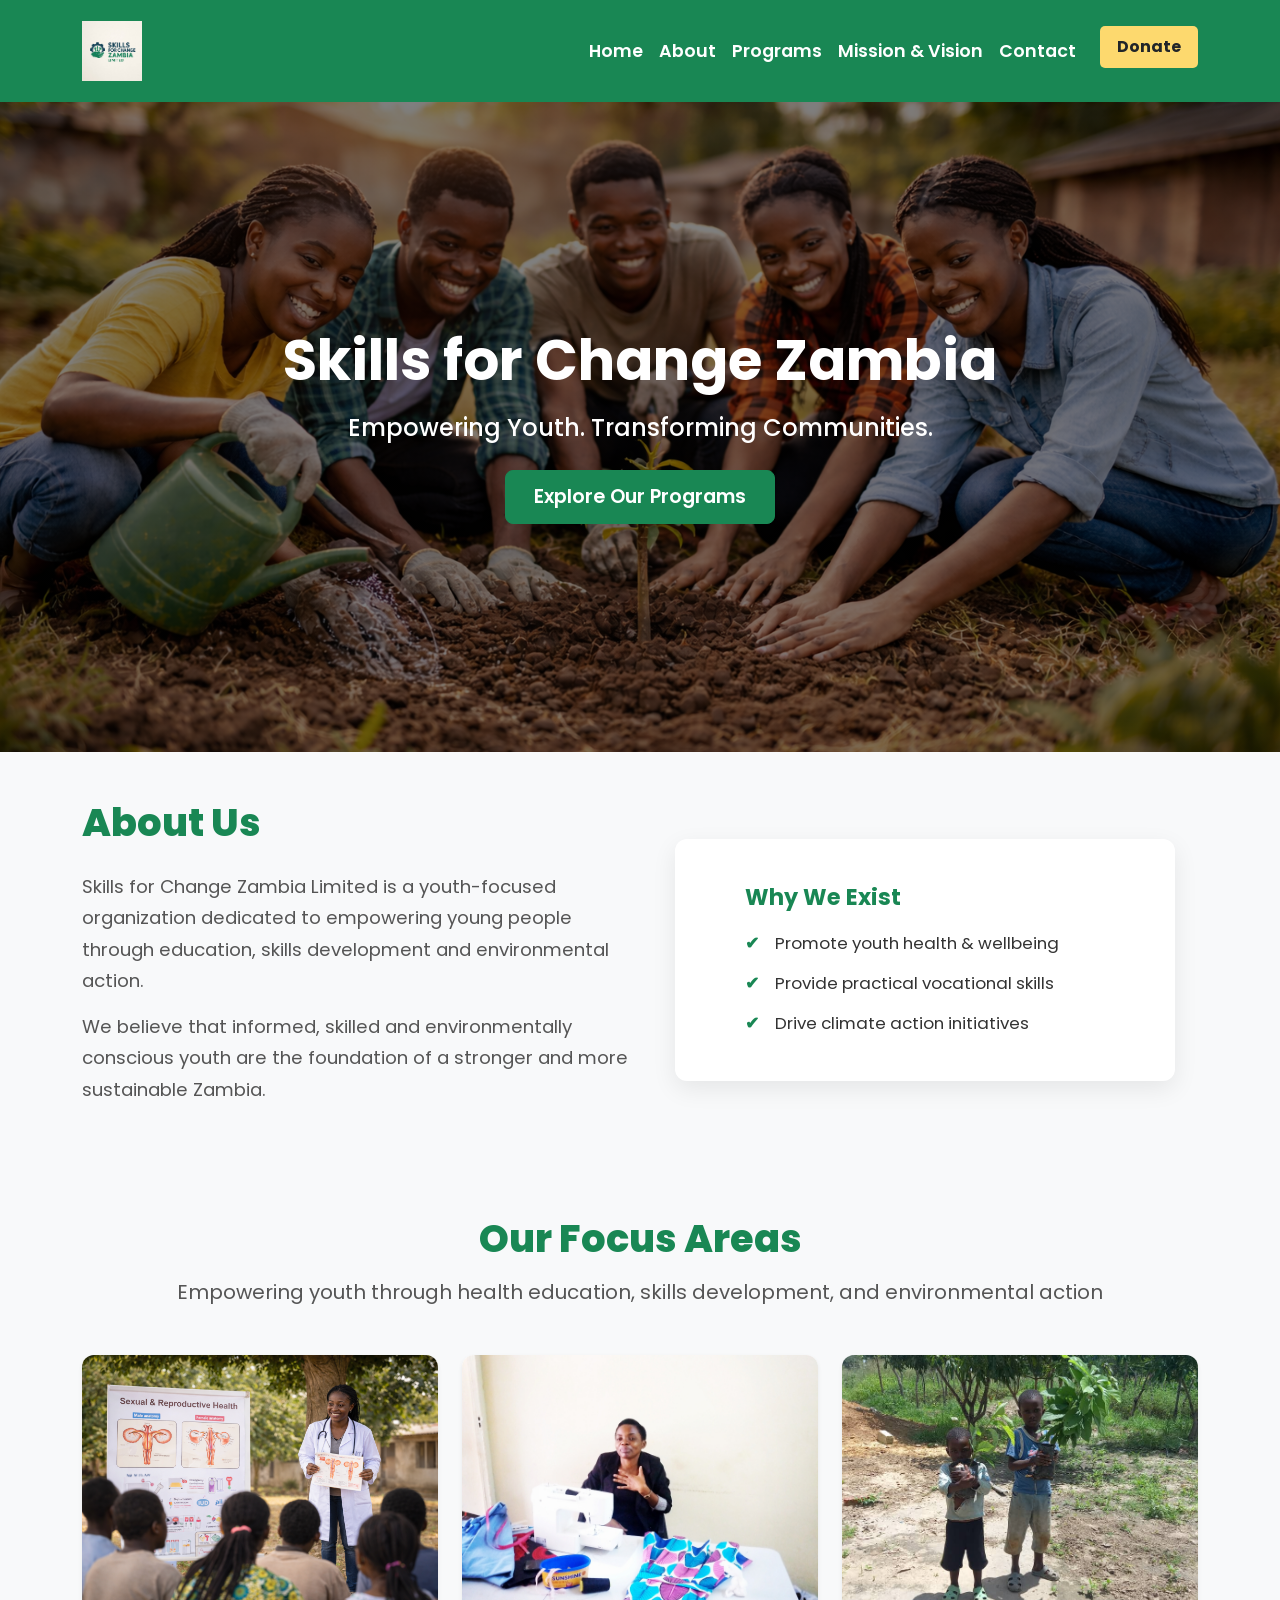
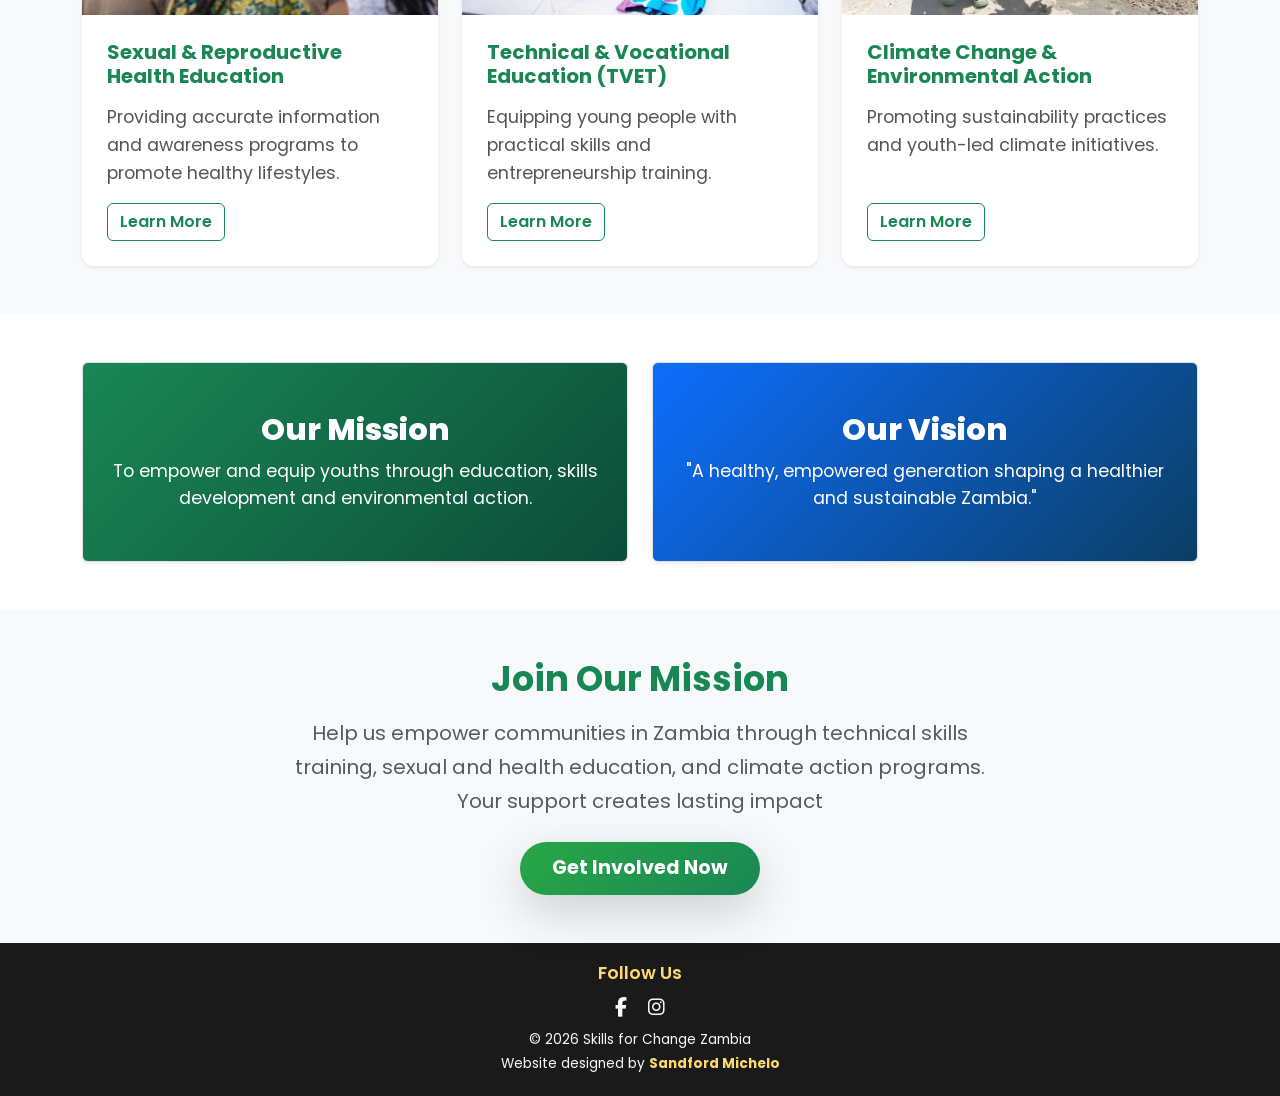
==== commit 4102190d: "Update index.html" ====
--- a/index.html
+++ b/index.html
@@ -259,7 +259,7 @@
             <i class="fab fa-instagram"></i>
           </a>
         </div>
-        <p class="mb-1">© 2026 Skills for Change Zambia Limited</p>
+        <p class="mb-1">© 2026 Skills for Change Zambia </p>
         <p>
           Website designed by
           <a
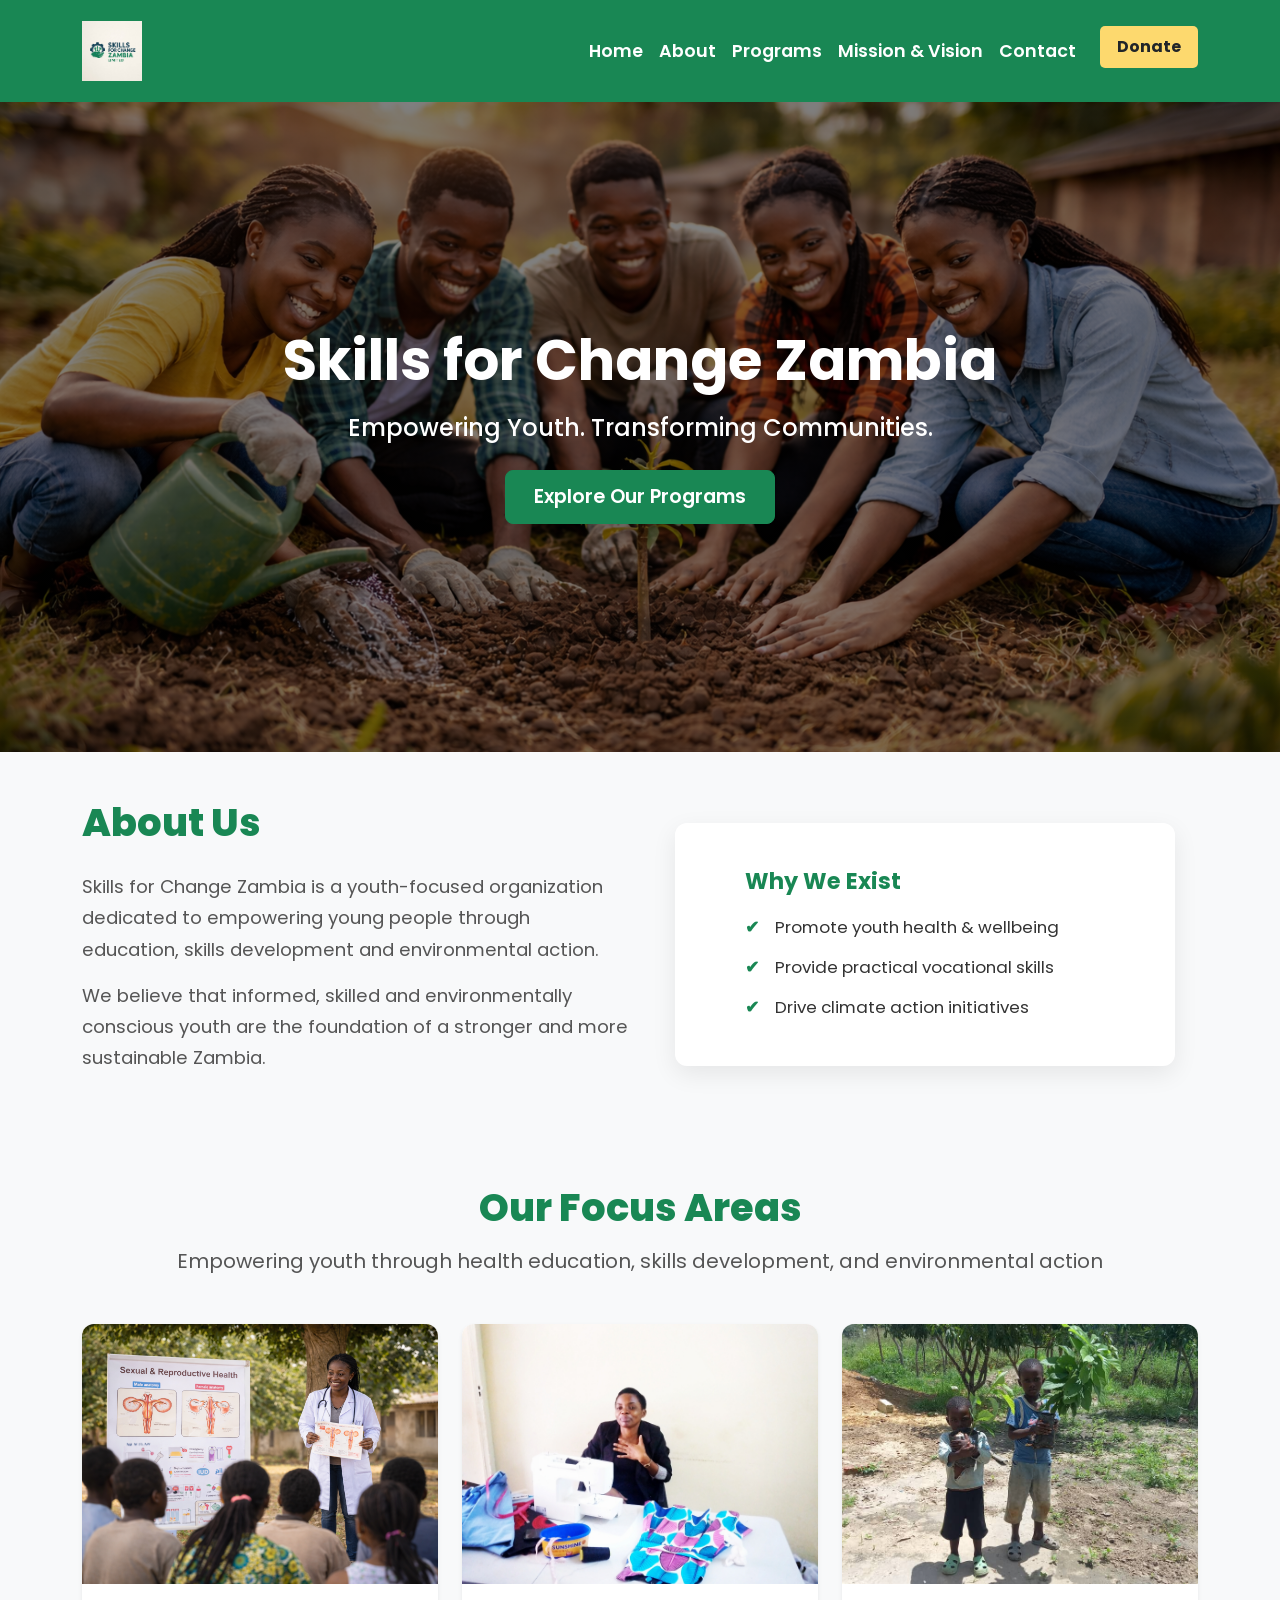
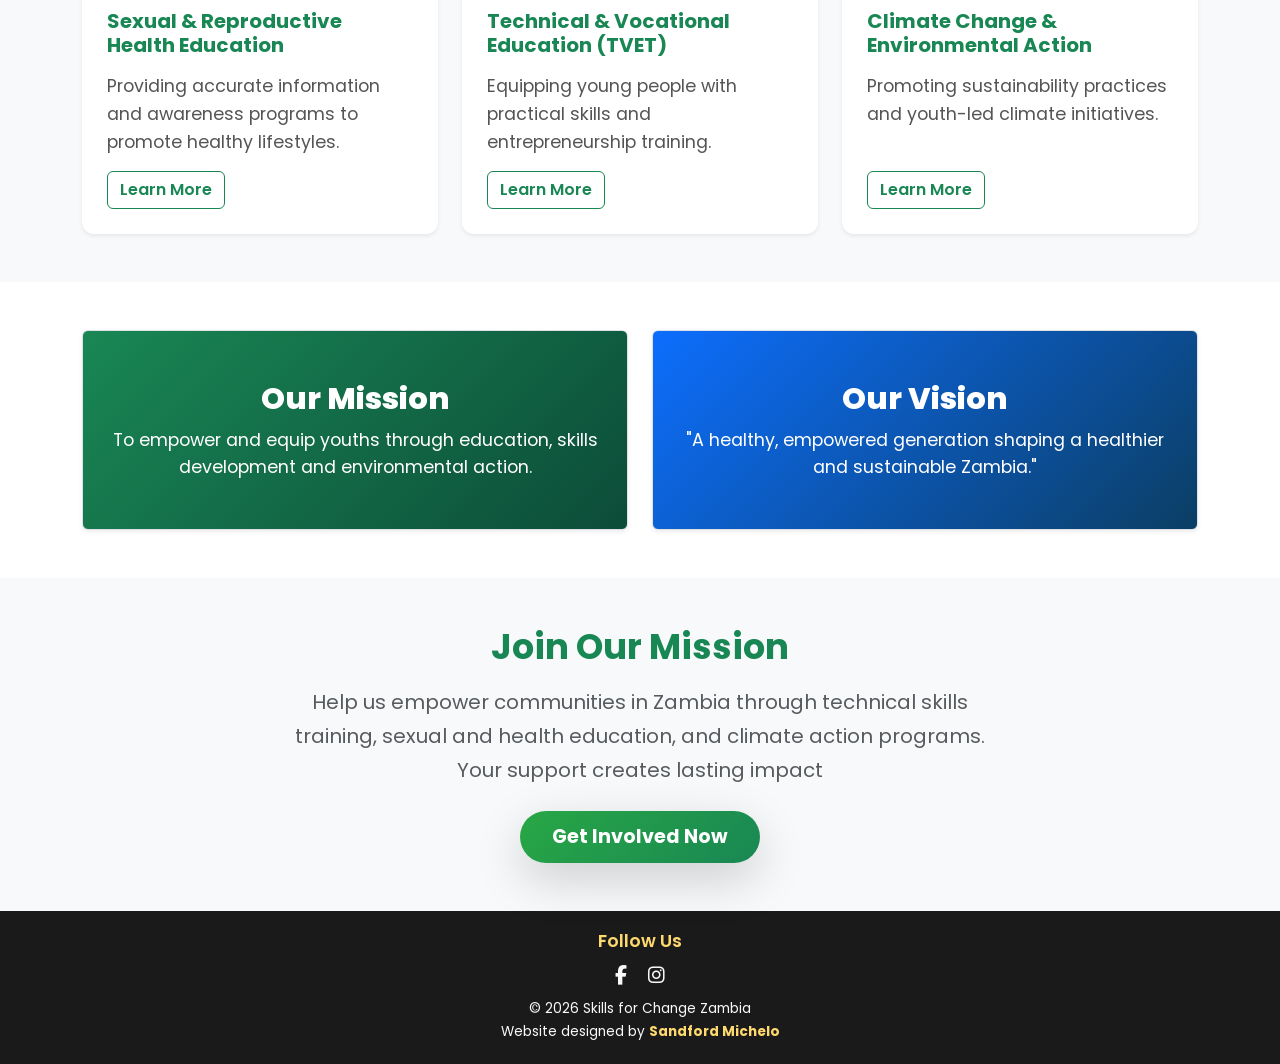
==== commit 4c676d87: "Update index.html" ====
--- a/index.html
+++ b/index.html
@@ -2,7 +2,7 @@
 <html lang="en">
   <head>
     <meta charset="UTF-8" />
-    <title>Skills for Change Zambia Limited</title>
+    <title>Skills for Change Zambia </title>
     <meta name="viewport" content="width=device-width, initial-scale=1" />
 
     <!-- Google Font -->
@@ -98,7 +98,7 @@
           <div class="col-md-6 mb-4 mb-md-0" data-aos="fade-right">
             <h2>About Us</h2>
             <p>
-              Skills for Change Zambia Limited is a youth-focused organization
+              Skills for Change Zambia is a youth-focused organization
               dedicated to empowering young people through education, skills
               development and environmental action.
             </p>
